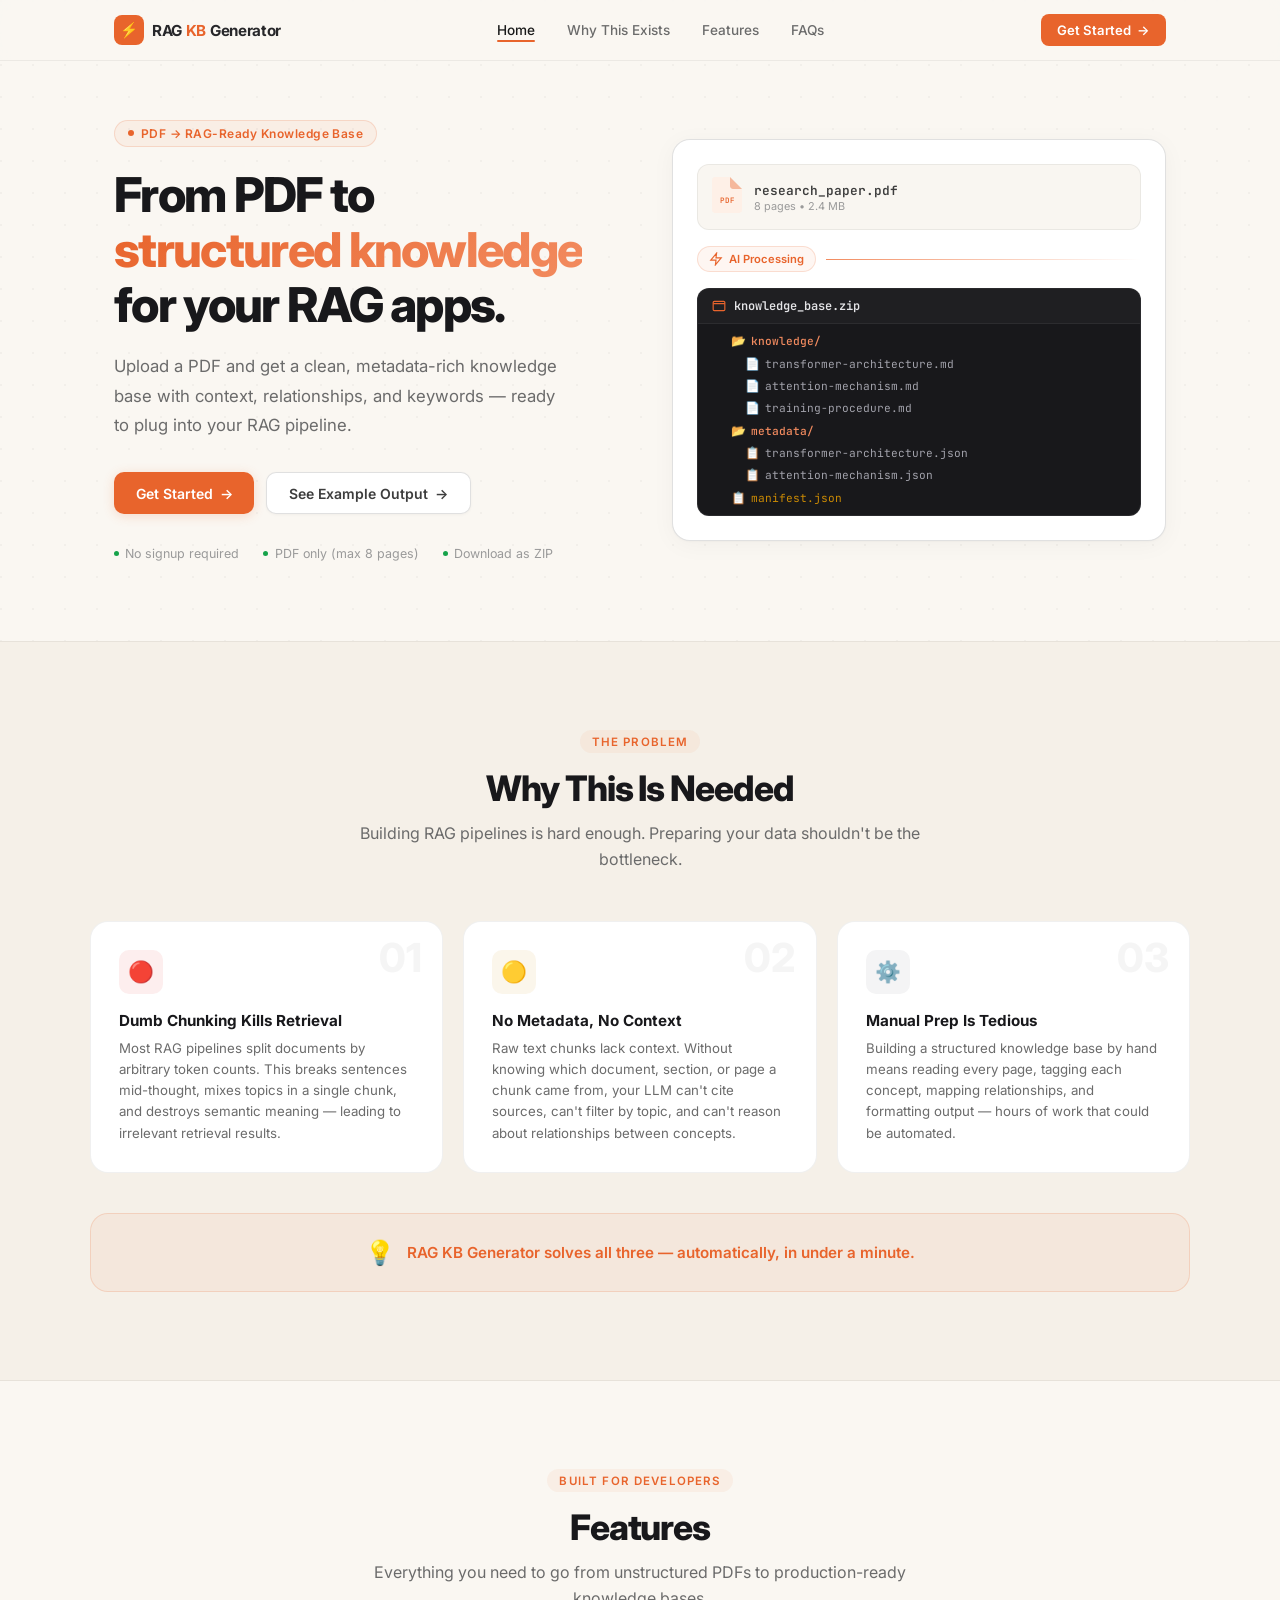
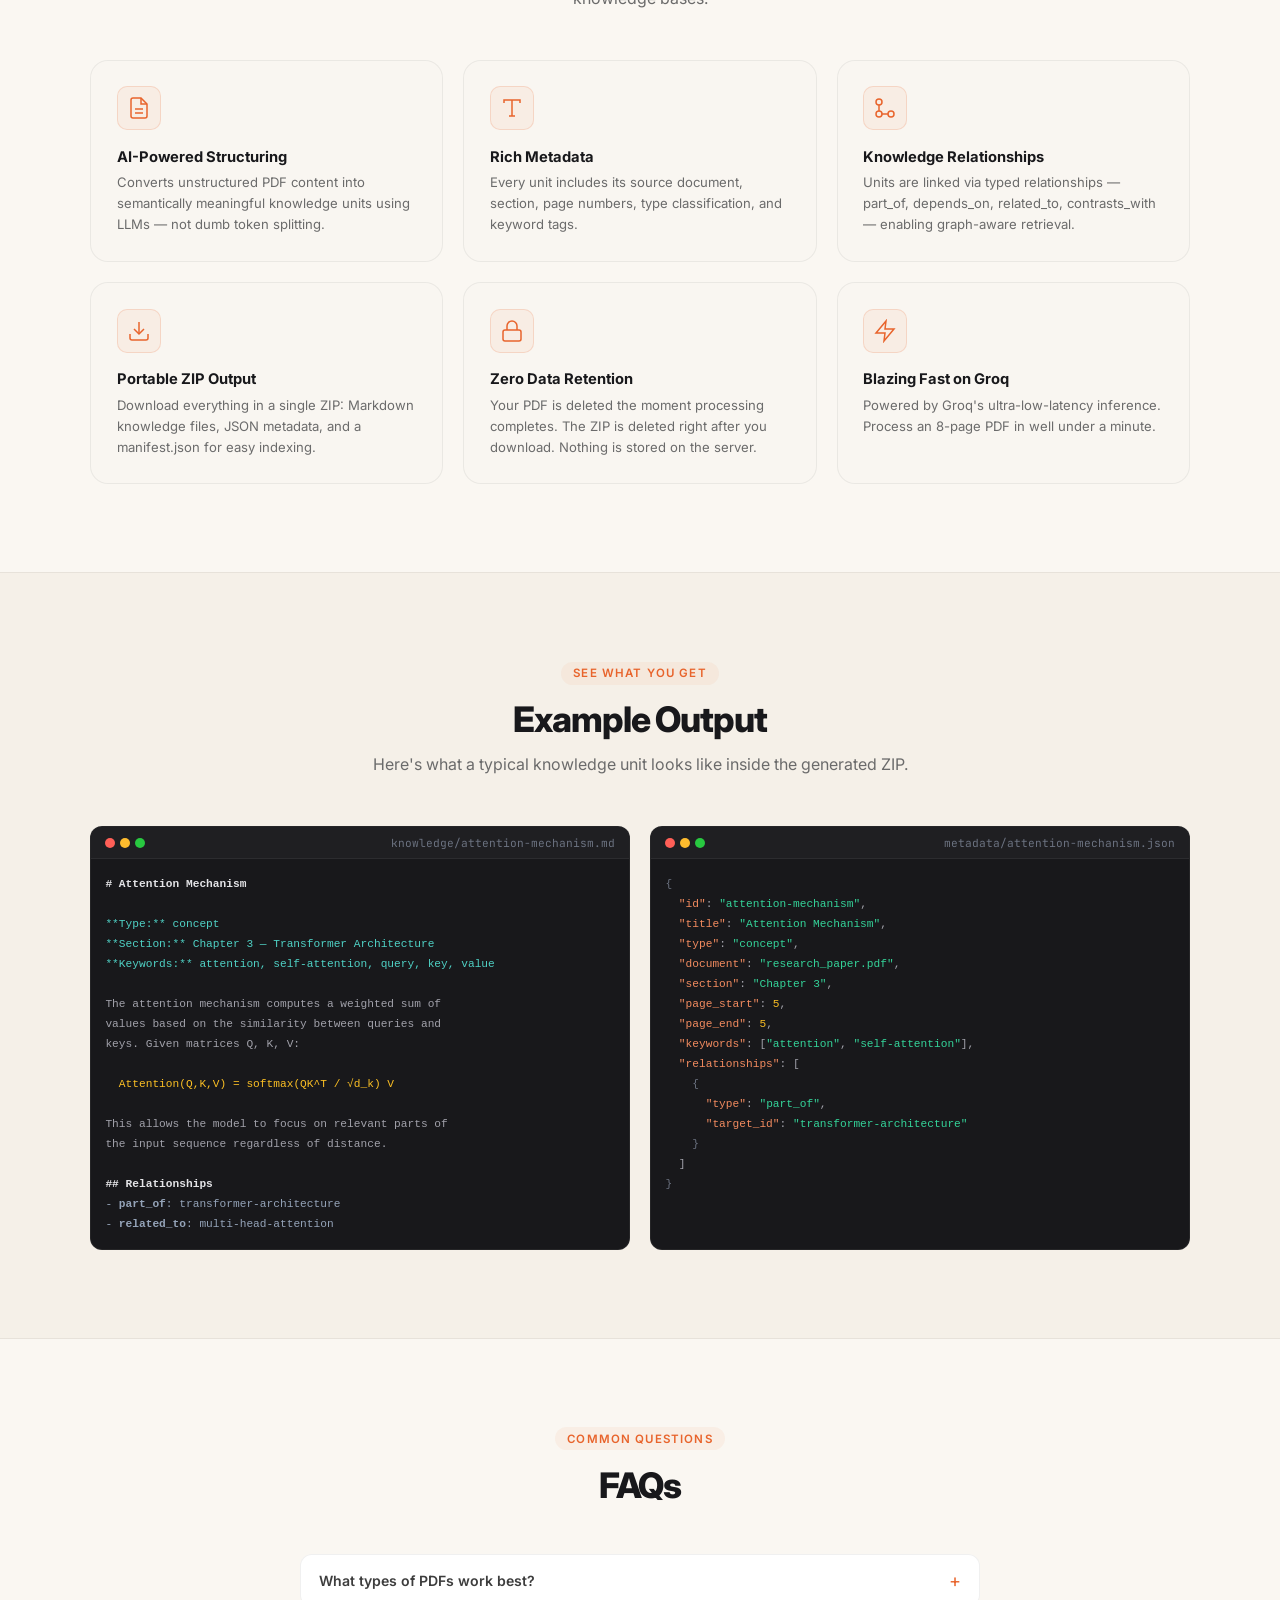
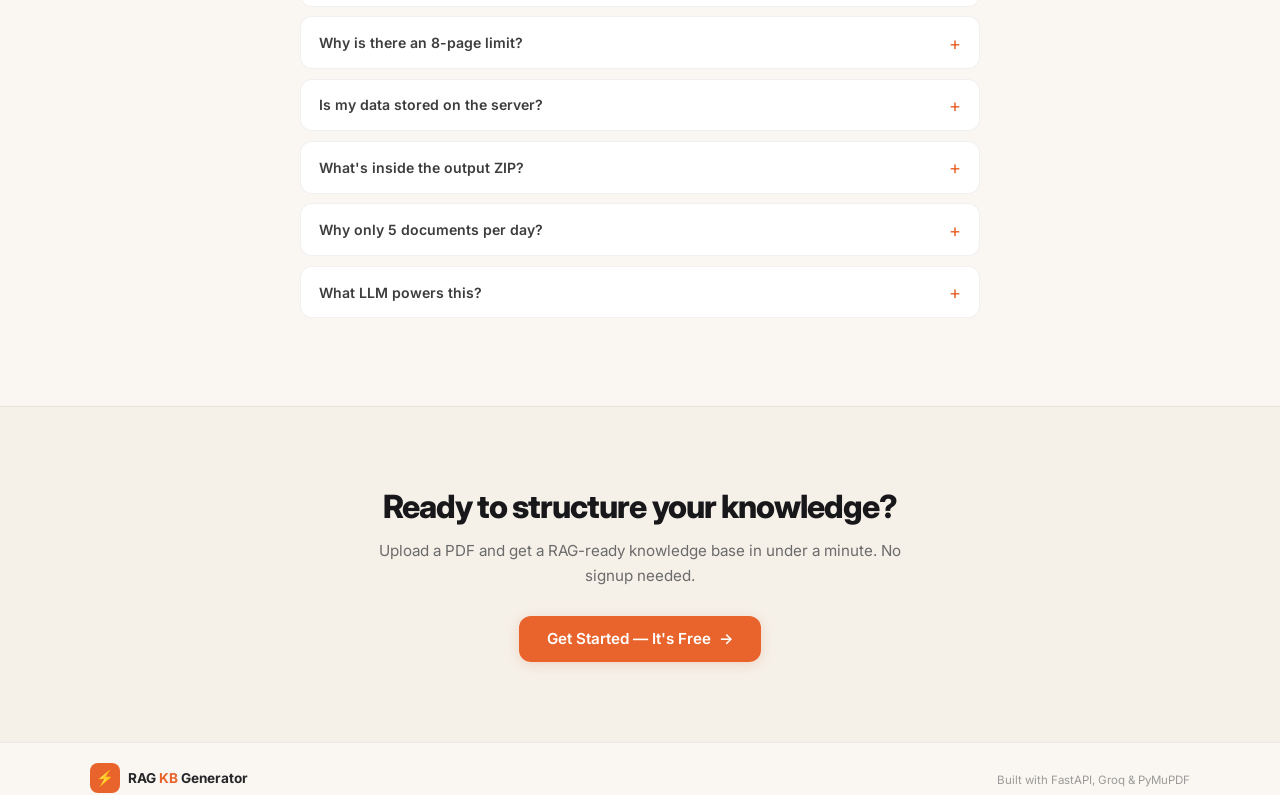
==== templates/landing.html @ f5abfbc2 "RAG Knowledge Base Generator" ====
<!DOCTYPE html>
<html lang="en">
<head>
    <meta charset="UTF-8">
    <meta name="viewport" content="width=device-width, initial-scale=1.0">
    <meta name="description" content="Turn PDFs into structured, metadata-rich knowledge bases ready for your RAG pipeline. Upload a document, get a ZIP with Markdown, JSON metadata, and a manifest.">
    <title>RAG KB Generator — From PDF to Structured Knowledge</title>
    <link rel="stylesheet" href="/static/landing.css">
    <link href="https://fonts.googleapis.com/css2?family=Inter:wght@400;500;600;700;800&family=JetBrains+Mono:wght@400;500&display=swap" rel="stylesheet">
</head>
<body>

    <!-- ─── NAVBAR ──────────────────────────────────────────────────────── -->
    <nav class="navbar">
        <div class="nav-inner">
            <a href="/" class="nav-logo">
                <span class="nav-logo-icon">⚡</span>
                <span class="nav-logo-text">RAG <span class="accent">KB</span> Generator</span>
            </a>
            <div class="nav-links" id="nav-links">
                <a href="#home" class="nav-link active">Home</a>
                <a href="#why" class="nav-link">Why This Exists</a>
                <a href="#features" class="nav-link">Features</a>
                <a href="#faq" class="nav-link">FAQs</a>
            </div>
            <a href="/app" class="nav-cta">Get Started <span class="arrow">→</span></a>
            <button class="nav-hamburger" id="nav-hamburger" aria-label="Toggle menu">
                <span></span><span></span><span></span>
            </button>
        </div>
    </nav>

    <!-- ─── HERO ────────────────────────────────────────────────────────── -->
    <section class="hero" id="home">
        <div class="hero-grid">
            <div class="hero-text">
                <div class="hero-eyebrow">
                    <span class="eyebrow-dot"></span>
                    PDF → RAG-Ready Knowledge Base
                </div>
                <h1 class="hero-title">
                    From PDF to<br>
                    <span class="gradient-text">structured knowledge</span><br>
                    for your RAG apps.
                </h1>
                <p class="hero-subtitle">
                    Upload a PDF and get a clean, metadata-rich knowledge base with
                    context, relationships, and keywords — ready to plug into your
                    RAG pipeline.
                </p>
                <div class="hero-actions">
                    <a href="/app" class="btn btn-primary">Get Started <span class="arrow">→</span></a>
                    <a href="#output-preview" class="btn btn-ghost">See Example Output <span class="arrow">→</span></a>
                </div>
                <div class="hero-meta">
                    <span class="meta-item"><span class="meta-dot"></span> No signup required</span>
                    <span class="meta-item"><span class="meta-dot"></span> PDF only (max 8 pages)</span>
                    <span class="meta-item"><span class="meta-dot"></span> Download as ZIP</span>
                </div>
            </div>
            <div class="hero-visual">
                <div class="visual-card">
                    <!-- Input side -->
                    <div class="visual-input">
                        <div class="file-icon-wrap">
                            <svg class="file-svg" viewBox="0 0 40 48" fill="none">
                                <path d="M0 4C0 1.79 1.79 0 4 0H24L40 16V44C40 46.21 38.21 48 36 48H4C1.79 48 0 46.21 0 44V4Z" fill="#fef0e7"/>
                                <path d="M24 0L40 16H28C25.79 16 24 14.21 24 12V0Z" fill="#e8642c" opacity="0.4"/>
                                <text x="20" y="34" text-anchor="middle" fill="#e8642c" font-family="JetBrains Mono" font-size="10" font-weight="600">PDF</text>
                            </svg>
                        </div>
                        <div class="file-info">
                            <span class="file-name">research_paper.pdf</span>
                            <span class="file-meta">8 pages • 2.4 MB</span>
                        </div>
                    </div>

                    <!-- Processing arrow -->
                    <div class="visual-process">
                        <div class="process-badge">
                            <svg width="14" height="14" viewBox="0 0 24 24" fill="none" stroke="currentColor" stroke-width="2"><path d="M13 2L3 14h9l-1 8 10-12h-9l1-8z"/></svg>
                            AI Processing
                        </div>
                        <div class="process-line"></div>
                    </div>

                    <!-- Output side: file tree -->
                    <div class="visual-output">
                        <div class="tree-header">
                            <svg width="14" height="14" viewBox="0 0 24 24" fill="none" stroke="#e8642c" stroke-width="2"><rect x="2" y="4" width="20" height="16" rx="2"/><path d="M2 8h20"/></svg>
                            <span class="tree-title">knowledge_base.zip</span>
                        </div>
                        <div class="tree-body">
                            <div class="tree-item folder"><span class="tree-indent"></span><span class="folder-icon">📂</span> knowledge/</div>
                            <div class="tree-item file"><span class="tree-indent deep"></span><span class="file-icon-sm">📄</span> transformer-architecture.md</div>
                            <div class="tree-item file"><span class="tree-indent deep"></span><span class="file-icon-sm">📄</span> attention-mechanism.md</div>
                            <div class="tree-item file"><span class="tree-indent deep"></span><span class="file-icon-sm">📄</span> training-procedure.md</div>
                            <div class="tree-item folder"><span class="tree-indent"></span><span class="folder-icon">📂</span> metadata/</div>
                            <div class="tree-item file"><span class="tree-indent deep"></span><span class="file-icon-sm">📋</span> transformer-architecture.json</div>
                            <div class="tree-item file"><span class="tree-indent deep"></span><span class="file-icon-sm">📋</span> attention-mechanism.json</div>
                            <div class="tree-item file special"><span class="tree-indent"></span><span class="file-icon-sm">📋</span> manifest.json</div>
                        </div>
                    </div>
                </div>
            </div>
        </div>
    </section>

    <!-- ─── WHY THIS IS NEEDED ───────────────────────────────────────── -->
    <section class="section section-warm" id="why">
        <div class="section-inner">
            <div class="section-header">
                <span class="section-eyebrow">The Problem</span>
                <h2 class="section-title">Why This Is Needed</h2>
                <p class="section-subtitle">Building RAG pipelines is hard enough. Preparing your data shouldn't be the bottleneck.</p>
            </div>
            <div class="pain-grid">
                <div class="pain-card">
                    <span class="pain-number">01</span>
                    <div class="pain-icon red">🔴</div>
                    <h3 class="pain-title">Dumb Chunking Kills Retrieval</h3>
                    <p class="pain-desc">Most RAG pipelines split documents by arbitrary token counts. This breaks sentences mid-thought, mixes topics in a single chunk, and destroys semantic meaning — leading to irrelevant retrieval results.</p>
                </div>
                <div class="pain-card">
                    <span class="pain-number">02</span>
                    <div class="pain-icon amber">🟡</div>
                    <h3 class="pain-title">No Metadata, No Context</h3>
                    <p class="pain-desc">Raw text chunks lack context. Without knowing which document, section, or page a chunk came from, your LLM can't cite sources, can't filter by topic, and can't reason about relationships between concepts.</p>
                </div>
                <div class="pain-card">
                    <span class="pain-number">03</span>
                    <div class="pain-icon gray">⚙️</div>
                    <h3 class="pain-title">Manual Prep Is Tedious</h3>
                    <p class="pain-desc">Building a structured knowledge base by hand means reading every page, tagging each concept, mapping relationships, and formatting output — hours of work that could be automated.</p>
                </div>
            </div>
            <div class="solution-banner">
                <span class="solution-icon">💡</span>
                <span class="solution-text">RAG KB Generator solves all three — automatically, in under a minute.</span>
            </div>
        </div>
    </section>

    <!-- ─── FEATURES ──────────────────────────────────────────────────── -->
    <section class="section" id="features">
        <div class="section-inner">
            <div class="section-header">
                <span class="section-eyebrow">Built For Developers</span>
                <h2 class="section-title">Features</h2>
                <p class="section-subtitle">Everything you need to go from unstructured PDFs to production-ready knowledge bases.</p>
            </div>
            <div class="features-grid">
                <div class="feature-card">
                    <div class="feature-icon">
                        <svg width="24" height="24" viewBox="0 0 24 24" fill="none" stroke="currentColor" stroke-width="1.5"><path d="M14 2H6a2 2 0 0 0-2 2v16a2 2 0 0 0 2 2h12a2 2 0 0 0 2-2V8z"/><polyline points="14 2 14 8 20 8"/><line x1="16" y1="13" x2="8" y2="13"/><line x1="16" y1="17" x2="8" y2="17"/></svg>
                    </div>
                    <h3 class="feature-title">AI-Powered Structuring</h3>
                    <p class="feature-desc">Converts unstructured PDF content into semantically meaningful knowledge units using LLMs — not dumb token splitting.</p>
                </div>
                <div class="feature-card">
                    <div class="feature-icon">
                        <svg width="24" height="24" viewBox="0 0 24 24" fill="none" stroke="currentColor" stroke-width="1.5"><path d="M4 7V4h16v3"/><path d="M9 20h6"/><path d="M12 4v16"/></svg>
                    </div>
                    <h3 class="feature-title">Rich Metadata</h3>
                    <p class="feature-desc">Every unit includes its source document, section, page numbers, type classification, and keyword tags.</p>
                </div>
                <div class="feature-card">
                    <div class="feature-icon">
                        <svg width="24" height="24" viewBox="0 0 24 24" fill="none" stroke="currentColor" stroke-width="1.5"><circle cx="6" cy="6" r="3"/><circle cx="6" cy="18" r="3"/><circle cx="18" cy="18" r="3"/><path d="M6 9v6"/><path d="M9 18h6"/></svg>
                    </div>
                    <h3 class="feature-title">Knowledge Relationships</h3>
                    <p class="feature-desc">Units are linked via typed relationships — part_of, depends_on, related_to, contrasts_with — enabling graph-aware retrieval.</p>
                </div>
                <div class="feature-card">
                    <div class="feature-icon">
                        <svg width="24" height="24" viewBox="0 0 24 24" fill="none" stroke="currentColor" stroke-width="1.5"><path d="M21 15v4a2 2 0 0 1-2 2H5a2 2 0 0 1-2-2v-4"/><polyline points="7 10 12 15 17 10"/><line x1="12" y1="15" x2="12" y2="3"/></svg>
                    </div>
                    <h3 class="feature-title">Portable ZIP Output</h3>
                    <p class="feature-desc">Download everything in a single ZIP: Markdown knowledge files, JSON metadata, and a manifest.json for easy indexing.</p>
                </div>
                <div class="feature-card">
                    <div class="feature-icon">
                        <svg width="24" height="24" viewBox="0 0 24 24" fill="none" stroke="currentColor" stroke-width="1.5"><rect x="3" y="11" width="18" height="11" rx="2" ry="2"/><path d="M7 11V7a5 5 0 0 1 10 0v4"/></svg>
                    </div>
                    <h3 class="feature-title">Zero Data Retention</h3>
                    <p class="feature-desc">Your PDF is deleted the moment processing completes. The ZIP is deleted right after you download. Nothing is stored on the server.</p>
                </div>
                <div class="feature-card">
                    <div class="feature-icon">
                        <svg width="24" height="24" viewBox="0 0 24 24" fill="none" stroke="currentColor" stroke-width="1.5"><path d="M13 2L3 14h9l-1 8 10-12h-9l1-8z"/></svg>
                    </div>
                    <h3 class="feature-title">Blazing Fast on Groq</h3>
                    <p class="feature-desc">Powered by Groq's ultra-low-latency inference. Process an 8-page PDF in well under a minute.</p>
                </div>
            </div>
        </div>
    </section>

    <!-- ─── OUTPUT PREVIEW ────────────────────────────────────────────── -->
    <section class="section section-warm" id="output-preview">
        <div class="section-inner">
            <div class="section-header">
                <span class="section-eyebrow">See What You Get</span>
                <h2 class="section-title">Example Output</h2>
                <p class="section-subtitle">Here's what a typical knowledge unit looks like inside the generated ZIP.</p>
            </div>
            <div class="code-preview-grid">
                <div class="code-block">
                    <div class="code-header">
                        <div class="code-dots"><span class="cdot r"></span><span class="cdot y"></span><span class="cdot g"></span></div>
                        <span class="code-filename">knowledge/attention-mechanism.md</span>
                    </div>
                    <pre class="code-body"><code><span class="hl-heading"># Attention Mechanism</span>

<span class="hl-meta">**Type:** concept</span>
<span class="hl-meta">**Section:** Chapter 3 — Transformer Architecture</span>
<span class="hl-meta">**Keywords:** attention, self-attention, query, key, value</span>

The attention mechanism computes a weighted sum of
values based on the similarity between queries and
keys. Given matrices Q, K, V:

<span class="hl-code">  Attention(Q,K,V) = softmax(QK^T / √d_k) V</span>

This allows the model to focus on relevant parts of
the input sequence regardless of distance.

<span class="hl-heading">## Relationships</span>
<span class="hl-rel">- <b>part_of</b>: transformer-architecture</span>
<span class="hl-rel">- <b>related_to</b>: multi-head-attention</span></code></pre>
                </div>
                <div class="code-block">
                    <div class="code-header">
                        <div class="code-dots"><span class="cdot r"></span><span class="cdot y"></span><span class="cdot g"></span></div>
                        <span class="code-filename">metadata/attention-mechanism.json</span>
                    </div>
                    <pre class="code-body"><code><span class="hl-bracket">{</span>
  <span class="hl-key">"id"</span>: <span class="hl-str">"attention-mechanism"</span>,
  <span class="hl-key">"title"</span>: <span class="hl-str">"Attention Mechanism"</span>,
  <span class="hl-key">"type"</span>: <span class="hl-str">"concept"</span>,
  <span class="hl-key">"document"</span>: <span class="hl-str">"research_paper.pdf"</span>,
  <span class="hl-key">"section"</span>: <span class="hl-str">"Chapter 3"</span>,
  <span class="hl-key">"page_start"</span>: <span class="hl-num">5</span>,
  <span class="hl-key">"page_end"</span>: <span class="hl-num">5</span>,
  <span class="hl-key">"keywords"</span>: [<span class="hl-str">"attention"</span>, <span class="hl-str">"self-attention"</span>],
  <span class="hl-key">"relationships"</span>: [
    <span class="hl-bracket">{</span>
      <span class="hl-key">"type"</span>: <span class="hl-str">"part_of"</span>,
      <span class="hl-key">"target_id"</span>: <span class="hl-str">"transformer-architecture"</span>
    <span class="hl-bracket">}</span>
  ]
<span class="hl-bracket">}</span></code></pre>
                </div>
            </div>
        </div>
    </section>

    <!-- ─── FAQ ───────────────────────────────────────────────────────── -->
    <section class="section" id="faq">
        <div class="section-inner">
            <div class="section-header">
                <span class="section-eyebrow">Common Questions</span>
                <h2 class="section-title">FAQs</h2>
            </div>
            <div class="faq-list">
                <details class="faq-item">
                    <summary class="faq-q">What types of PDFs work best?</summary>
                    <p class="faq-a">Text-heavy documents like research papers, textbooks, documentation, and reports work best. Scanned images or heavily visual PDFs may produce limited results.</p>
                </details>
                <details class="faq-item">
                    <summary class="faq-q">Why is there an 8-page limit?</summary>
                    <p class="faq-a">We process each page individually through an LLM for maximum extraction quality. The 8-page limit keeps the app fast and free while ensuring high-quality output.</p>
                </details>
                <details class="faq-item">
                    <summary class="faq-q">Is my data stored on the server?</summary>
                    <p class="faq-a">No. Your uploaded PDF is deleted the moment processing completes. The generated ZIP is deleted immediately after you download it. Nothing is stored permanently.</p>
                </details>
                <details class="faq-item">
                    <summary class="faq-q">What's inside the output ZIP?</summary>
                    <p class="faq-a">You get a <code>knowledge/</code> folder with Markdown files for each unit, a <code>metadata/</code> folder with JSON files containing structured metadata and relationships, and a <code>manifest.json</code> summarizing the entire knowledge base.</p>
                </details>
                <details class="faq-item">
                    <summary class="faq-q">Why only 5 documents per day?</summary>
                    <p class="faq-a">To keep the service free and available for everyone, we limit the entire application to 5 document generations per day. The counter resets at midnight.</p>
                </details>
                <details class="faq-item">
                    <summary class="faq-q">What LLM powers this?</summary>
                    <p class="faq-a">We use Groq's ultra-fast inference API to run open-source LLMs. The specific model can be configured by the administrator.</p>
                </details>
            </div>
        </div>
    </section>

    <!-- ─── CTA ───────────────────────────────────────────────────────── -->
    <section class="cta-section">
        <div class="cta-inner">
            <h2 class="cta-title">Ready to structure your knowledge?</h2>
            <p class="cta-subtitle">Upload a PDF and get a RAG-ready knowledge base in under a minute. No signup needed.</p>
            <a href="/app" class="btn btn-primary btn-lg">Get Started — It's Free <span class="arrow">→</span></a>
        </div>
    </section>

    <!-- ─── FOOTER ────────────────────────────────────────────────────── -->
    <footer class="footer">
        <div class="footer-inner">
            <div class="footer-left">
                <span class="nav-logo-icon">⚡</span>
                <span class="footer-brand">RAG <span class="accent">KB</span> Generator</span>
            </div>
            <div class="footer-right">
                <span class="footer-note">Built with FastAPI, Groq & PyMuPDF</span>
            </div>
        </div>
    </footer>

    <script>
        // ─── Smooth scroll ──────────────────────────────────────────
        document.querySelectorAll('a[href^="#"]').forEach(a => {
            a.addEventListener('click', e => {
                e.preventDefault();
                const t = document.querySelector(a.getAttribute('href'));
                if (t) t.scrollIntoView({ behavior: 'smooth', block: 'start' });
            });
        });

        // ─── Active nav link on scroll ──────────────────────────────
        const sections = document.querySelectorAll('section[id]');
        const navLinks = document.querySelectorAll('.nav-link');
        window.addEventListener('scroll', () => {
            let current = '';
            sections.forEach(s => {
                if (window.scrollY >= s.offsetTop - 120) current = s.getAttribute('id');
            });
            navLinks.forEach(l => {
                l.classList.remove('active');
                if (l.getAttribute('href') === '#' + current) l.classList.add('active');
            });
        });

        // ─── Mobile hamburger ───────────────────────────────────────
        const hamburger = document.getElementById('nav-hamburger');
        const navLinksEl = document.getElementById('nav-links');
        hamburger.addEventListener('click', () => {
            navLinksEl.classList.toggle('open');
            hamburger.classList.toggle('open');
        });

        // ─── Intersection observer for fade-in ──────────────────────
        const observer = new IntersectionObserver((entries) => {
            entries.forEach(e => {
                if (e.isIntersecting) {
                    e.target.classList.add('visible');
                    observer.unobserve(e.target);
                }
            });
        }, { threshold: 0.1 });
        document.querySelectorAll('.pain-card, .feature-card, .code-block, .faq-item').forEach(el => {
            el.classList.add('fade-in');
            observer.observe(el);
        });
    </script>
</body>
</html>
---- static/landing.css ----
/* ─── Reset & Tokens ───────────────────────────────────────────────────── */
*, *::before, *::after { box-sizing: border-box; margin: 0; padding: 0; }

:root {
  /* Warm light palette */
  --bg:           #faf7f2;
  --bg-warm:      #f5f0e8;
  --surface:      #ffffff;
  --surface-2:    #f9f6f1;
  --surface-3:    #f0ebe2;
  --border:       rgba(0,0,0,0.06);
  --border-hover: rgba(0,0,0,0.12);
  --text:         #1a1a1a;
  --text-2:       #3d3d3d;
  --text-muted:   #6b6b6b;
  --text-dim:     #9a9a9a;

  /* Orange accent system */
  --accent:       #e8642c;
  --accent-light: #f28b5f;
  --accent-bg:    rgba(232,100,44,0.06);
  --accent-bg-2:  rgba(232,100,44,0.10);
  --accent-border:rgba(232,100,44,0.18);
  --accent-glow:  rgba(232,100,44,0.2);

  /* Grays for UI */
  --gray-50:      #fafafa;
  --gray-100:     #f4f4f5;
  --gray-200:     #e4e4e7;
  --gray-300:     #d4d4d8;
  --gray-400:     #a1a1aa;
  --gray-500:     #71717a;
  --gray-800:     #27272a;
  --gray-900:     #18181b;

  --success:      #16a34a;
  --warn:         #ca8a04;
  --error:        #dc2626;

  --radius:       12px;
  --radius-lg:    18px;
  --font-mono:    'JetBrains Mono', 'Fira Code', monospace;
  --max-w:        1100px;
}

html { font-size: 16px; scroll-behavior: smooth; }

body {
  font-family: 'Inter', -apple-system, BlinkMacSystemFont, sans-serif;
  background: var(--bg);
  color: var(--text);
  min-height: 100vh;
  overflow-x: hidden;
  -webkit-font-smoothing: antialiased;
}

/* ─── Subtle background pattern ────────────────────────────────────────── */
body::before {
  content: '';
  position: fixed; inset: 0;
  background-image: radial-gradient(circle at 1px 1px, rgba(0,0,0,0.03) 1px, transparent 0);
  background-size: 32px 32px;
  pointer-events: none;
  z-index: 0;
}

/* ─── Navbar ───────────────────────────────────────────────────────────── */
.navbar {
  position: fixed; top: 0; left: 0; right: 0; z-index: 100;
  background: rgba(250,247,242,0.85);
  backdrop-filter: blur(16px) saturate(1.5);
  border-bottom: 1px solid var(--border);
}
.nav-inner {
  max-width: var(--max-w); margin: 0 auto; padding: 0 1.5rem;
  display: flex; align-items: center; justify-content: space-between;
  height: 60px;
}
.nav-logo { display: flex; align-items: center; gap: 0.5rem; text-decoration: none; color: var(--text); }
.nav-logo-icon {
  width: 30px; height: 30px; border-radius: 8px;
  background: var(--accent);
  display: flex; align-items: center; justify-content: center;
  font-size: 0.9rem; color: #fff;
}
.nav-logo-text { font-size: 0.95rem; font-weight: 700; letter-spacing: -0.02em; color: var(--gray-800); }
.accent { color: var(--accent); }

.nav-links { display: flex; gap: 2rem; }
.nav-link {
  color: var(--text-muted); font-size: 0.85rem; font-weight: 500; text-decoration: none;
  transition: color 0.2s; position: relative;
}
.nav-link:hover, .nav-link.active { color: var(--text); }
.nav-link.active::after {
  content: ''; position: absolute; bottom: -4px; left: 0; right: 0;
  height: 2px; background: var(--accent); border-radius: 1px;
}

.nav-cta {
  display: inline-flex; align-items: center; gap: 0.4rem;
  font-size: 0.82rem; font-weight: 600; color: #fff; text-decoration: none;
  background: var(--accent); padding: 0.5rem 1rem; border-radius: 8px;
  transition: background 0.2s, box-shadow 0.2s;
}
.nav-cta:hover { background: #d45a25; box-shadow: 0 4px 16px var(--accent-glow); }
.arrow { transition: transform 0.2s; display: inline-block; }
.nav-cta:hover .arrow, .btn:hover .arrow { transform: translateX(3px); }

/* Hamburger */
.nav-hamburger { display: none; background: none; border: none; cursor: pointer; padding: 0.4rem; }
.nav-hamburger span { display: block; width: 20px; height: 2px; background: var(--gray-800); margin: 4px 0; transition: all 0.3s; border-radius: 1px; }
.nav-hamburger.open span:nth-child(1) { transform: rotate(45deg) translate(4px,4px); }
.nav-hamburger.open span:nth-child(2) { opacity: 0; }
.nav-hamburger.open span:nth-child(3) { transform: rotate(-45deg) translate(4px,-4px); }

/* ─── Hero ──────────────────────────────────────────────────────────────── */
.hero {
  position: relative; z-index: 1;
  max-width: var(--max-w); margin: 0 auto;
  padding: 7.5rem 1.5rem 5rem;
}
.hero-grid {
  display: grid; grid-template-columns: 1fr 1fr;
  gap: 4rem; align-items: center;
}
.hero-eyebrow {
  display: inline-flex; align-items: center; gap: 0.45rem;
  font-size: 0.75rem; font-weight: 600; color: var(--accent); letter-spacing: 0.04em;
  background: var(--accent-bg); border: 1px solid var(--accent-border);
  padding: 0.3rem 0.8rem; border-radius: 999px; margin-bottom: 1.25rem;
}
.eyebrow-dot { width: 6px; height: 6px; border-radius: 50%; background: var(--accent); }

.hero-title {
  font-size: clamp(2rem, 4vw, 3rem); font-weight: 800;
  line-height: 1.15; letter-spacing: -0.035em; margin-bottom: 1.25rem;
  color: var(--gray-900);
}
.gradient-text {
  background: linear-gradient(135deg, var(--accent), var(--accent-light));
  -webkit-background-clip: text; -webkit-text-fill-color: transparent; background-clip: text;
}
.hero-subtitle { color: var(--text-muted); font-size: 1.05rem; line-height: 1.75; margin-bottom: 2rem; max-width: 460px; }

.hero-actions { display: flex; gap: 0.75rem; margin-bottom: 2rem; flex-wrap: wrap; }
.hero-meta { display: flex; gap: 1.5rem; flex-wrap: wrap; }
.meta-item { display: inline-flex; align-items: center; gap: 0.4rem; font-size: 0.78rem; color: var(--text-dim); }
.meta-dot { width: 5px; height: 5px; border-radius: 50%; background: var(--success); }

/* Buttons */
.btn {
  display: inline-flex; align-items: center; gap: 0.45rem;
  padding: 0.7rem 1.35rem; border-radius: 10px;
  font-family: 'Inter'; font-size: 0.875rem; font-weight: 600;
  text-decoration: none; cursor: pointer; border: none; transition: all 0.2s;
}
.btn:active { transform: scale(0.97); }
.btn-primary {
  background: var(--accent); color: #fff;
  box-shadow: 0 2px 12px var(--accent-glow);
}
.btn-primary:hover { background: #d45a25; box-shadow: 0 4px 20px rgba(232,100,44,0.3); }
.btn-ghost {
  background: var(--surface); color: var(--text-2);
  border: 1px solid var(--border-hover);
  box-shadow: 0 1px 3px rgba(0,0,0,0.04);
}
.btn-ghost:hover { border-color: var(--accent); color: var(--accent); }
.btn-lg { padding: 0.85rem 1.75rem; font-size: 0.95rem; border-radius: 12px; }

/* ─── Hero Visual ──────────────────────────────────────────────────────── */
.hero-visual { position: relative; }
.visual-card {
  background: var(--surface);
  border: 1px solid var(--border-hover);
  border-radius: var(--radius-lg);
  padding: 1.5rem;
  display: flex; flex-direction: column; gap: 1rem;
  box-shadow: 0 4px 24px rgba(0,0,0,0.04), 0 1px 3px rgba(0,0,0,0.03);
}
.visual-input {
  display: flex; align-items: center; gap: 0.7rem;
  background: var(--surface-2); border: 1px solid var(--border);
  border-radius: var(--radius); padding: 0.75rem 0.9rem;
}
.file-svg { width: 30px; height: 36px; flex-shrink: 0; }
.file-info { display: flex; flex-direction: column; }
.file-name { font-size: 0.8rem; font-weight: 600; font-family: var(--font-mono); color: var(--text-2); }
.file-meta { font-size: 0.68rem; color: var(--text-dim); }

.visual-process { display: flex; align-items: center; gap: 0.6rem; }
.process-badge {
  display: inline-flex; align-items: center; gap: 0.35rem;
  padding: 0.3rem 0.7rem; border-radius: 999px; font-size: 0.7rem; font-weight: 600;
  background: var(--accent-bg); border: 1px solid var(--accent-border); color: var(--accent);
  white-space: nowrap;
}
.process-line { flex: 1; height: 1px; background: linear-gradient(90deg, var(--accent-light), transparent); }

.visual-output {
  background: var(--gray-900); border: 1px solid rgba(255,255,255,0.08);
  border-radius: var(--radius); overflow: hidden;
}
.tree-header {
  display: flex; align-items: center; gap: 0.5rem;
  padding: 0.55rem 0.9rem; border-bottom: 1px solid rgba(255,255,255,0.06);
  background: rgba(255,255,255,0.03);
}
.tree-title { font-size: 0.75rem; font-weight: 600; font-family: var(--font-mono); color: #e4e4e7; }
.tree-body { padding: 0.4rem 0; }
.tree-item {
  display: flex; align-items: center; gap: 0.3rem;
  font-size: 0.7rem; font-family: var(--font-mono); color: #a1a1aa;
  padding: 0.2rem 0.9rem;
}
.tree-indent { width: 14px; display: inline-block; }
.tree-indent.deep { width: 28px; }
.folder-icon, .file-icon-sm { font-size: 0.75rem; }
.tree-item.folder { color: var(--accent-light); font-weight: 500; }
.tree-item.special { color: var(--warn); }

/* ─── Section base ─────────────────────────────────────────────────────── */
.section { position: relative; z-index: 1; padding: 5.5rem 1.5rem; }
.section-warm { background: var(--bg-warm); border-top: 1px solid var(--border); border-bottom: 1px solid var(--border); }
.section-inner { max-width: var(--max-w); margin: 0 auto; }
.section-header { text-align: center; margin-bottom: 3rem; }
.section-eyebrow {
  display: inline-block; font-size: 0.72rem; font-weight: 600;
  text-transform: uppercase; letter-spacing: 0.1em; color: var(--accent);
  background: var(--accent-bg); padding: 0.28rem 0.75rem;
  border-radius: 999px; margin-bottom: 0.85rem;
}
.section-title { font-size: clamp(1.6rem, 3vw, 2.2rem); font-weight: 800; letter-spacing: -0.03em; margin-bottom: 0.7rem; color: var(--gray-900); }
.section-subtitle { color: var(--text-muted); font-size: 1rem; max-width: 560px; margin: 0 auto; line-height: 1.65; }

/* ─── Why This Is Needed (pain points) ─────────────────────────────────── */
.pain-grid { display: grid; grid-template-columns: repeat(3, 1fr); gap: 1.25rem; }
.pain-card {
  background: var(--surface); border: 1px solid var(--border);
  border-radius: var(--radius-lg); padding: 1.75rem;
  position: relative; overflow: hidden;
  transition: border-color 0.3s, transform 0.3s, box-shadow 0.3s;
}
.pain-card:hover { border-color: var(--accent-border); transform: translateY(-3px); box-shadow: 0 8px 30px rgba(0,0,0,0.05); }
.pain-card .pain-number {
  position: absolute; top: 1rem; right: 1.25rem;
  font-size: 2.5rem; font-weight: 800; color: rgba(0,0,0,0.04);
  line-height: 1; pointer-events: none;
}
.pain-icon {
  width: 44px; height: 44px; border-radius: 10px;
  display: flex; align-items: center; justify-content: center;
  font-size: 1.3rem; margin-bottom: 1.1rem;
}
.pain-icon.red  { background: rgba(220,38,38,0.08); }
.pain-icon.amber{ background: rgba(202,138,4,0.08); }
.pain-icon.gray { background: var(--gray-100); }
.pain-title { font-size: 0.95rem; font-weight: 700; margin-bottom: 0.45rem; color: var(--gray-900); }
.pain-desc  { font-size: 0.83rem; color: var(--text-muted); line-height: 1.6; }

.solution-banner {
  margin-top: 2.5rem; text-align: center;
  background: var(--accent-bg); border: 1px solid var(--accent-border);
  border-radius: var(--radius-lg); padding: 1.5rem 2rem;
  display: flex; align-items: center; justify-content: center; gap: 0.75rem;
}
.solution-icon { font-size: 1.5rem; }
.solution-text { font-size: 0.95rem; font-weight: 600; color: var(--accent); }

/* ─── Features ─────────────────────────────────────────────────────────── */
.features-grid { display: grid; grid-template-columns: repeat(3, 1fr); gap: 1.25rem; }
.feature-card {
  background: var(--surface-2); border: 1px solid var(--border);
  border-radius: var(--radius-lg); padding: 1.6rem;
  transition: border-color 0.3s, transform 0.3s, box-shadow 0.3s;
}
.feature-card:hover { border-color: var(--accent-border); transform: translateY(-3px); box-shadow: 0 8px 30px rgba(0,0,0,0.05); }
.feature-icon {
  width: 44px; height: 44px; border-radius: 10px;
  background: var(--accent-bg); border: 1px solid var(--accent-border);
  display: flex; align-items: center; justify-content: center; color: var(--accent);
  margin-bottom: 1.1rem;
}
.feature-title { font-size: 0.92rem; font-weight: 700; margin-bottom: 0.4rem; color: var(--gray-900); }
.feature-desc { color: var(--text-muted); font-size: 0.82rem; line-height: 1.6; }

/* ─── Code Preview ─────────────────────────────────────────────────────── */
.code-preview-grid { display: grid; grid-template-columns: 1fr 1fr; gap: 1.25rem; }
.code-block {
  background: var(--gray-900); border: 1px solid rgba(255,255,255,0.06);
  border-radius: var(--radius); overflow: hidden;
}
.code-header {
  display: flex; align-items: center; gap: 0.6rem;
  padding: 0.55rem 0.9rem; background: rgba(255,255,255,0.03);
  border-bottom: 1px solid rgba(255,255,255,0.06);
}
.code-dots { display: flex; gap: 0.3rem; }
.cdot { width: 10px; height: 10px; border-radius: 50%; }
.cdot.r { background: #ff5f57; } .cdot.y { background: #febc2e; } .cdot.g { background: #28c840; }
.code-filename { font-size: 0.7rem; font-family: var(--font-mono); color: #6b7280; margin-left: auto; }
.code-body {
  padding: 0.9rem; font-family: var(--font-mono); font-size: 0.7rem;
  line-height: 1.7; color: #a1a1aa; white-space: pre-wrap; overflow-x: auto;
}
.hl-heading { color: #e4e4e7; font-weight: 600; }
.hl-meta { color: #4fd1c5; }
.hl-code { color: #fbbf24; }
.hl-rel  { color: #94a3b8; }
.hl-bracket { color: #6b7280; }
.hl-key { color: var(--accent-light); }
.hl-str { color: #34d399; }
.hl-num { color: #fbbf24; }

/* ─── FAQ ──────────────────────────────────────────────────────────────── */
.faq-list { max-width: 680px; margin: 0 auto; display: flex; flex-direction: column; gap: 0.6rem; }
.faq-item {
  background: var(--surface); border: 1px solid var(--border);
  border-radius: var(--radius); overflow: hidden;
  transition: border-color 0.3s, box-shadow 0.3s;
}
.faq-item[open] { border-color: var(--accent-border); box-shadow: 0 2px 12px rgba(232,100,44,0.06); }
.faq-q {
  padding: 0.9rem 1.15rem; cursor: pointer; font-weight: 600; font-size: 0.88rem;
  list-style: none; display: flex; align-items: center; justify-content: space-between;
  color: var(--text-2); transition: color 0.2s;
}
.faq-q:hover { color: var(--accent); }
.faq-q::after { content: '+'; font-size: 1.15rem; color: var(--accent); font-weight: 400; transition: transform 0.3s; }
.faq-item[open] .faq-q::after { transform: rotate(45deg); }
.faq-q::-webkit-details-marker { display: none; }
.faq-a {
  padding: 0 1.15rem 1.15rem; color: var(--text-muted); font-size: 0.84rem; line-height: 1.7;
}
.faq-a code {
  background: var(--accent-bg); padding: 0.12rem 0.35rem;
  border-radius: 4px; font-family: var(--font-mono); font-size: 0.78rem; color: var(--accent);
}

/* ─── CTA ──────────────────────────────────────────────────────────────── */
.cta-section {
  position: relative; z-index: 1; padding: 5rem 1.5rem;
  text-align: center; background: var(--bg-warm);
  border-top: 1px solid var(--border);
}
.cta-inner { max-width: 560px; margin: 0 auto; }
.cta-title { font-size: clamp(1.5rem, 3vw, 2rem); font-weight: 800; letter-spacing: -0.03em; margin-bottom: 0.7rem; color: var(--gray-900); }
.cta-subtitle { color: var(--text-muted); font-size: 0.95rem; line-height: 1.65; margin-bottom: 1.75rem; }

/* ─── Footer ───────────────────────────────────────────────────────────── */
.footer { position: relative; z-index: 1; border-top: 1px solid var(--border); padding: 1.25rem 1.5rem; background: var(--bg); }
.footer-inner {
  max-width: var(--max-w); margin: 0 auto;
  display: flex; align-items: center; justify-content: space-between;
}
.footer-left { display: flex; align-items: center; gap: 0.5rem; }
.footer-brand { font-size: 0.85rem; font-weight: 700; color: var(--gray-800); }
.footer-note { font-size: 0.72rem; color: var(--text-dim); }

/* ─── Fade-in ──────────────────────────────────────────────────────────── */
.fade-in {
  opacity: 0; transform: translateY(20px);
  transition: opacity 0.55s ease-out, transform 0.55s ease-out;
}
.fade-in.visible { opacity: 1; transform: translateY(0); }
.pain-card:nth-child(2), .feature-card:nth-child(2) { transition-delay: 0.08s; }
.pain-card:nth-child(3), .feature-card:nth-child(3) { transition-delay: 0.16s; }
.feature-card:nth-child(4) { transition-delay: 0.24s; }
.feature-card:nth-child(5) { transition-delay: 0.32s; }
.feature-card:nth-child(6) { transition-delay: 0.4s; }

/* ─── Responsive ───────────────────────────────────────────────────────── */
@media (max-width: 900px) {
  .hero-grid { grid-template-columns: 1fr; gap: 2.5rem; }
  .hero { padding-top: 6rem; }
  .pain-grid, .features-grid { grid-template-columns: 1fr 1fr; }
  .code-preview-grid { grid-template-columns: 1fr; }
}
@media (max-width: 640px) {
  .nav-links {
    display: none; flex-direction: column; gap: 0;
    position: absolute; top: 60px; left: 0; right: 0;
    background: rgba(250,247,242,0.97); backdrop-filter: blur(16px);
    border-bottom: 1px solid var(--border);
  }
  .nav-links.open { display: flex; }
  .nav-link { padding: 0.85rem 1.5rem; border-bottom: 1px solid var(--border); }
  .nav-link.active::after { display: none; }
  .nav-hamburger { display: block; }
  .nav-cta { display: none; }
  .pain-grid, .features-grid { grid-template-columns: 1fr; }
  .hero-title { font-size: 1.8rem; }
  .solution-banner { flex-direction: column; text-align: center; }
}
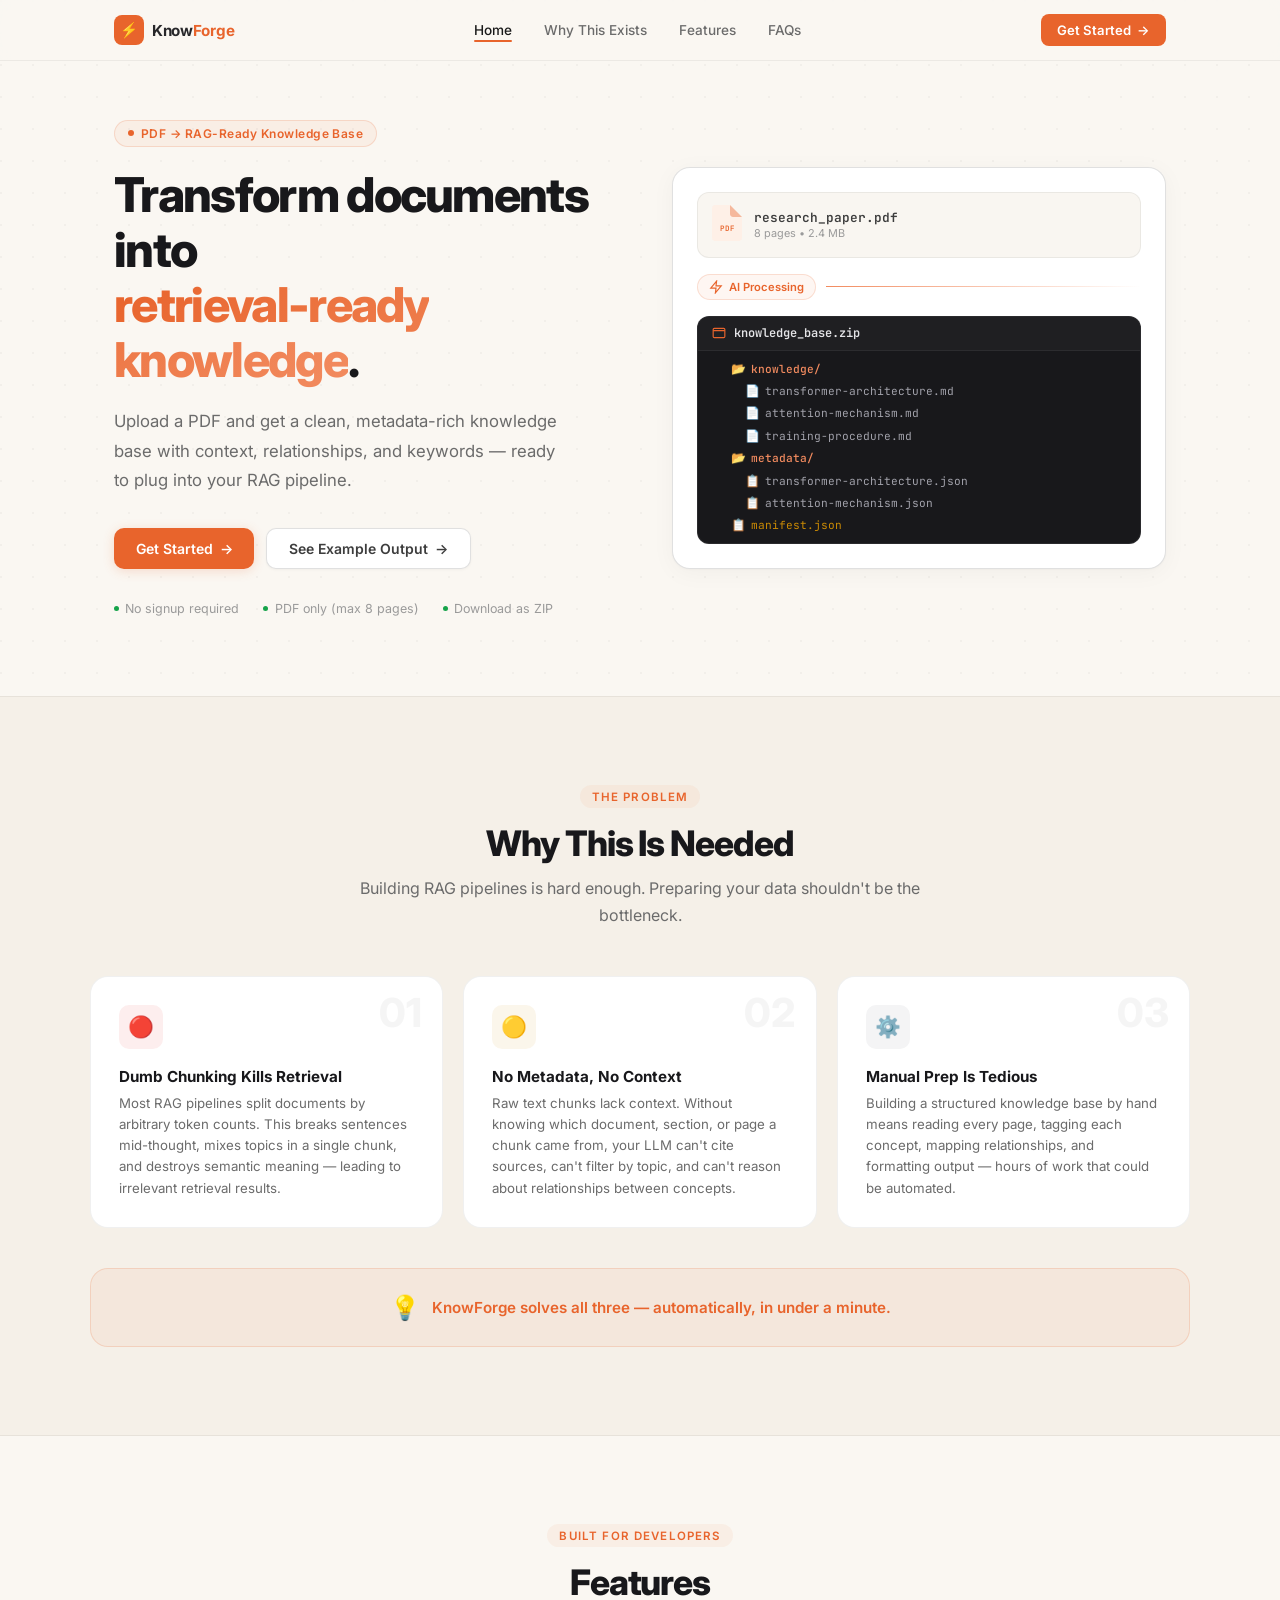
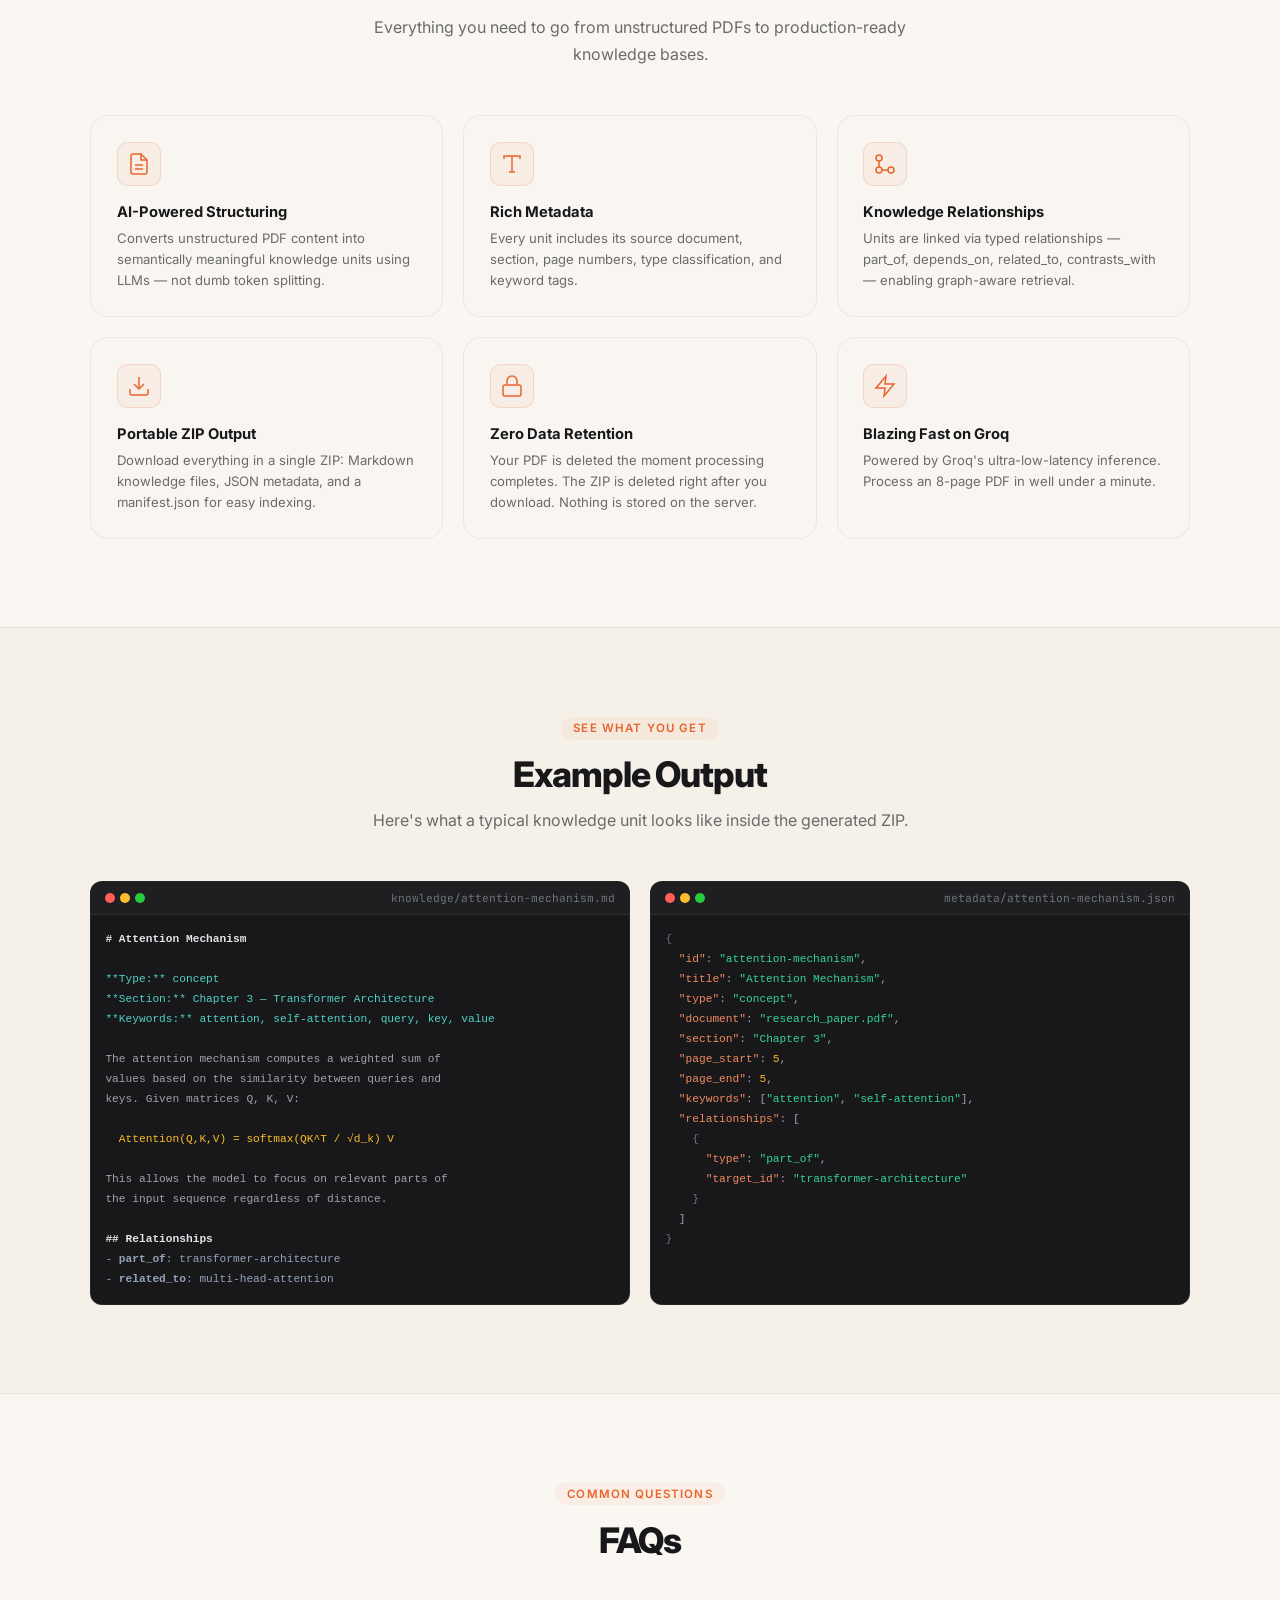
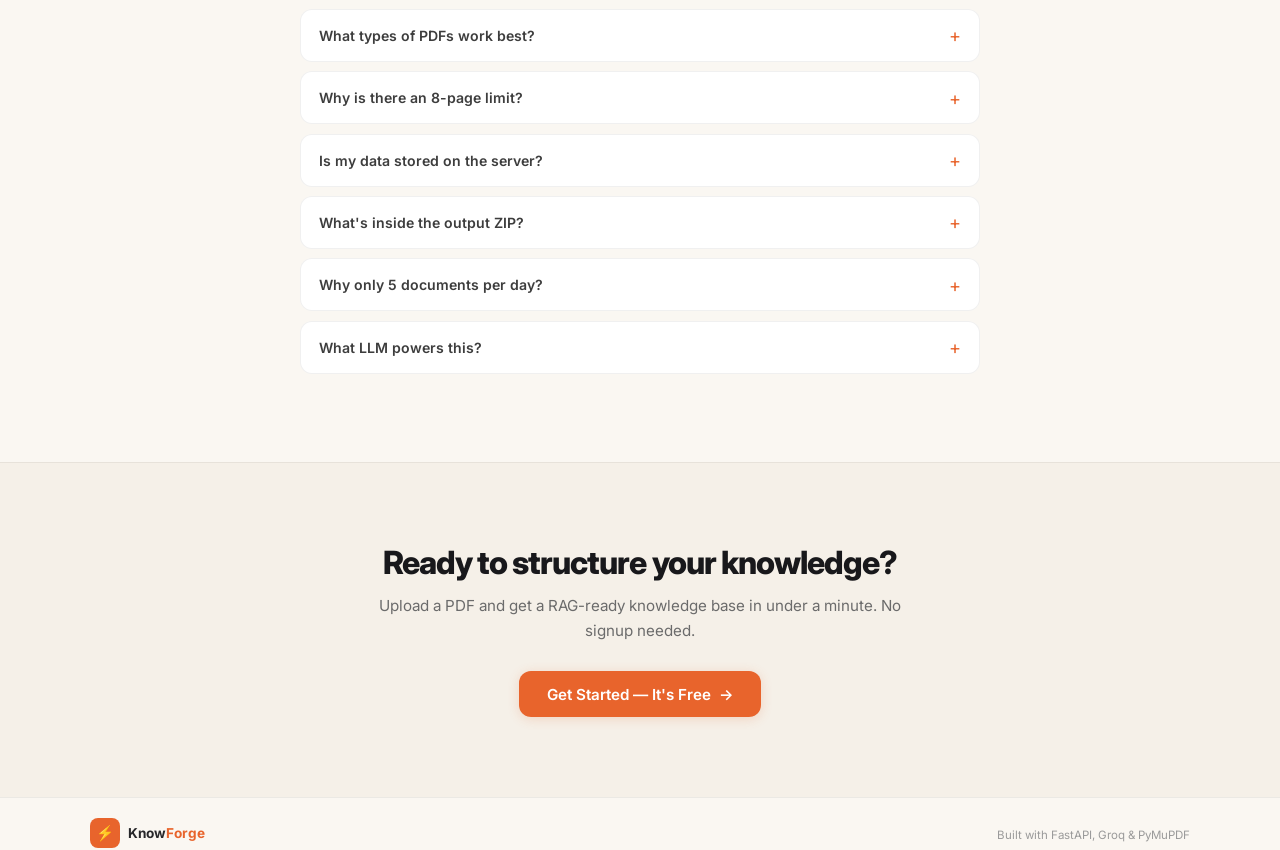
==== commit 76f429d6: "Rebrand to KnowForge and update UI tagline" ====
--- a/templates/landing.html
+++ b/templates/landing.html
@@ -4,7 +4,7 @@
     <meta charset="UTF-8">
     <meta name="viewport" content="width=device-width, initial-scale=1.0">
     <meta name="description" content="Turn PDFs into structured, metadata-rich knowledge bases ready for your RAG pipeline. Upload a document, get a ZIP with Markdown, JSON metadata, and a manifest.">
-    <title>RAG KB Generator — From PDF to Structured Knowledge</title>
+    <title>KnowForge — Transform documents into retrieval-ready knowledge</title>
     <link rel="stylesheet" href="/static/landing.css">
     <link href="https://fonts.googleapis.com/css2?family=Inter:wght@400;500;600;700;800&family=JetBrains+Mono:wght@400;500&display=swap" rel="stylesheet">
 </head>
@@ -15,7 +15,7 @@
         <div class="nav-inner">
             <a href="/" class="nav-logo">
                 <span class="nav-logo-icon">⚡</span>
-                <span class="nav-logo-text">RAG <span class="accent">KB</span> Generator</span>
+                <span class="nav-logo-text">Know<span class="accent">Forge</span></span>
             </a>
             <div class="nav-links" id="nav-links">
                 <a href="#home" class="nav-link active">Home</a>
@@ -39,9 +39,8 @@
                     PDF → RAG-Ready Knowledge Base
                 </div>
                 <h1 class="hero-title">
-                    From PDF to<br>
-                    <span class="gradient-text">structured knowledge</span><br>
-                    for your RAG apps.
+                    Transform documents into<br>
+                    <span class="gradient-text">retrieval-ready knowledge</span>.
                 </h1>
                 <p class="hero-subtitle">
                     Upload a PDF and get a clean, metadata-rich knowledge base with
@@ -136,7 +135,7 @@
             </div>
             <div class="solution-banner">
                 <span class="solution-icon">💡</span>
-                <span class="solution-text">RAG KB Generator solves all three — automatically, in under a minute.</span>
+                <span class="solution-text">KnowForge solves all three — automatically, in under a minute.</span>
             </div>
         </div>
     </section>
@@ -305,7 +304,7 @@
         <div class="footer-inner">
             <div class="footer-left">
                 <span class="nav-logo-icon">⚡</span>
-                <span class="footer-brand">RAG <span class="accent">KB</span> Generator</span>
+                <span class="footer-brand">Know<span class="accent">Forge</span></span>
             </div>
             <div class="footer-right">
                 <span class="footer-note">Built with FastAPI, Groq & PyMuPDF</span>
